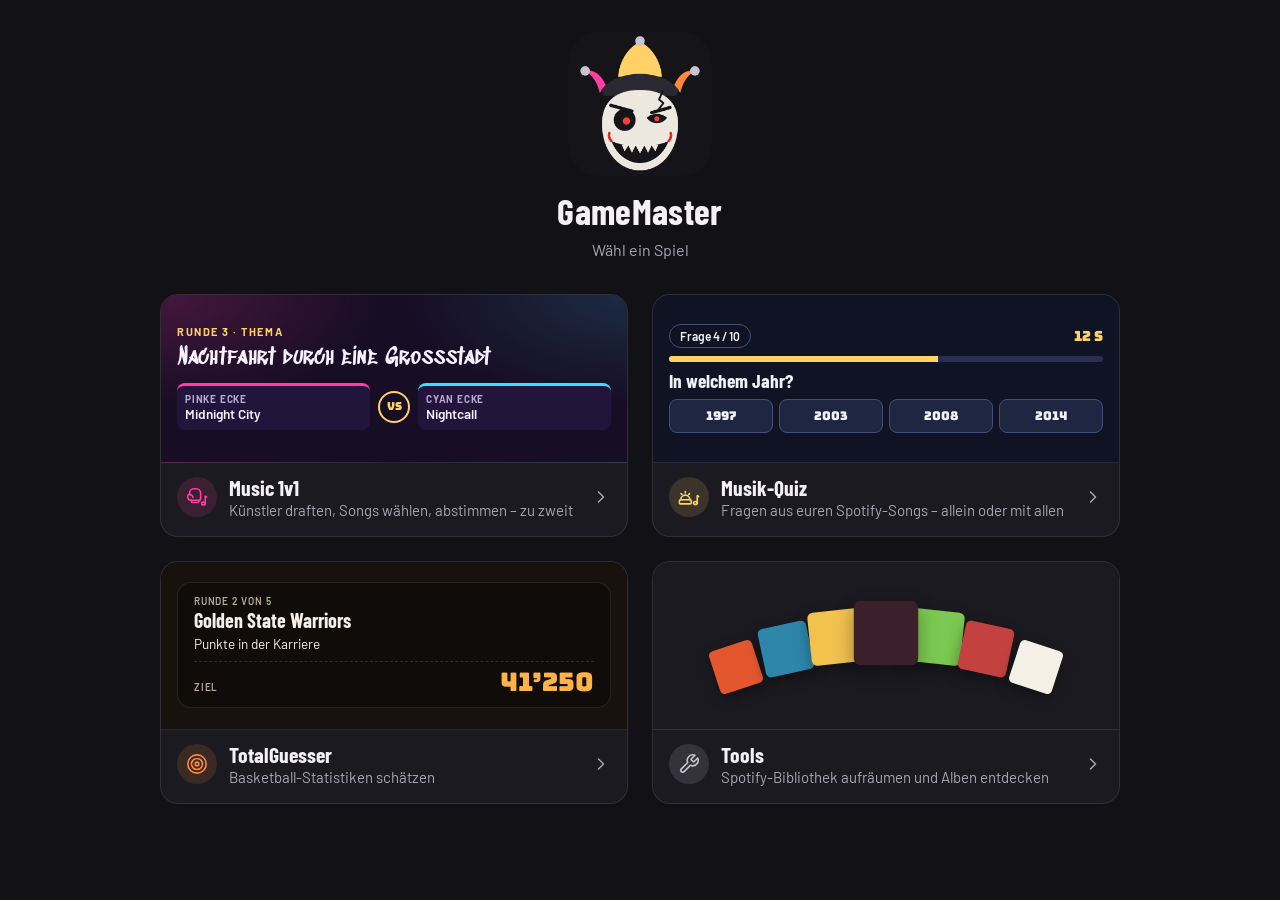
==== index.html @ 7831cd0f "style: Startseite mit grosser Maske und Vorschau-Kacheln im Stil der Spiele Co-Authored-By: Claude O" ====
<!doctype html>
<html lang="de-CH">
<head>
  <meta charset="utf-8">
  <meta name="viewport" content="width=device-width, initial-scale=1, viewport-fit=cover">
  <title>GameMaster</title>
  <meta name="description" content="Alle Spiele in einer App: Music 1v1, Musik-Quiz, TotalGuesser und Tools.">
  <meta name="theme-color" content="#121115">
  <meta name="apple-mobile-web-app-capable" content="yes">
  <meta name="mobile-web-app-capable" content="yes">
  <meta name="apple-mobile-web-app-status-bar-style" content="black-translucent">
  <meta name="apple-mobile-web-app-title" content="GameMaster">
  <link rel="manifest" href="/manifest.webmanifest">
  <link rel="icon" href="/icon.svg" type="image/svg+xml">
  <link rel="apple-touch-icon" href="/icon-180.png">
  <link rel="preconnect" href="https://fonts.googleapis.com">
  <link rel="preconnect" href="https://fonts.gstatic.com" crossorigin>
  <link rel="stylesheet" href="https://fonts.googleapis.com/css2?family=Barlow:wght@400;600&family=Barlow+Condensed:wght@700&family=Bungee&family=Sedgwick+Ave+Display&display=swap">
  <link rel="stylesheet" href="/styles.css?v=2">
</head>
<body>
<svg width="0" height="0" style="position:absolute" aria-hidden="true">
  <symbol id="i-glovenote" viewBox="0 0 24 24"><path d="M6 15.5V17a1 1 0 0 0 1 1h6a1 1 0 0 0 1-1v-1.5"/><path d="M5.5 15.5H14a2 2 0 0 0 2-2V8A5 5 0 0 0 11 3H8.5A4.5 4.5 0 0 0 4 7.5V9"/><path d="M4 9a2 2 0 0 0-2 2v1a3.5 3.5 0 0 0 3.5 3.5"/><path d="M4 9.5c2 0 3.5 1 3.5 3"/><ellipse cx="19" cy="19" rx="2" ry="1.6"/><path d="M21 19v-8l1.5 1"/></symbol>
  <symbol id="i-buzzernote" viewBox="0 0 24 24"><path d="M3 15a5 5 0 0 1 10 0"/><rect x="1.5" y="15" width="13" height="4.5" rx="1.3"/><path d="M8 7.5V6M4.3 9.2l-.9-.9M11.7 9.2l.9-.9"/><ellipse cx="19" cy="18.5" rx="2" ry="1.6"/><path d="M21 18.5v-8l1.5 1"/></symbol>
  <symbol id="i-target" viewBox="0 0 24 24"><circle cx="12" cy="12" r="10"/><circle cx="12" cy="12" r="6"/><circle cx="12" cy="12" r="2"/></symbol>
  <symbol id="i-tools" viewBox="0 0 24 24"><path d="M14.7 6.3a1 1 0 0 0 0 1.4l1.6 1.6a1 1 0 0 0 1.4 0l3.8-3.8a6 6 0 0 1-7.9 7.9l-6.9 6.9a2.1 2.1 0 0 1-3-3l6.9-6.9a6 6 0 0 1 7.9-7.9z"/></symbol>
  <symbol id="i-chev" viewBox="0 0 24 24"><path d="m9 6 6 6-6 6"/></symbol>
</svg>
<main>
  <header class="hero">
    <img class="mask" src="/icon-512.png" alt="" width="144" height="144">
    <h1>GameMaster</h1>
    <p>Wähl ein Spiel</p>
  </header>
  <nav aria-label="Spiele">
    <ul class="tiles">
      <li><a class="tile mb" href="/MusicBattle/?mode=1v1">
        <span class="preview" aria-hidden="true">
          <span class="mb-kick">Runde 3 · Thema</span>
          <span class="mb-theme">Nachtfahrt durch eine Grossstadt</span>
          <span class="mb-match">
            <span class="mb-corner a"><small>Pinke Ecke</small>Midnight City</span>
            <span class="mb-vs">VS</span>
            <span class="mb-corner b"><small>Cyan Ecke</small>Nightcall</span>
          </span>
        </span>
        <span class="meta">
          <span class="ico"><svg aria-hidden="true"><use href="#i-glovenote"/></svg></span>
          <span><span class="name">Music 1v1</span><span class="desc">Künstler draften, Songs wählen, abstimmen – zu zweit</span></span>
          <svg class="chev" aria-hidden="true"><use href="#i-chev"/></svg>
        </span></a></li>
      <li><a class="tile quiz" href="/MusicBattle/?mode=quiz">
        <span class="preview" aria-hidden="true">
          <span class="qz-head"><span class="qz-chip">Frage 4 / 10</span><span class="qz-time">12 s</span></span>
          <span class="qz-bar"><i></i></span>
          <span class="qz-ask">In welchem Jahr?</span>
          <span class="qz-ans"><span>1997</span><span>2003</span><span>2008</span><span>2014</span></span>
        </span>
        <span class="meta">
          <span class="ico"><svg aria-hidden="true"><use href="#i-buzzernote"/></svg></span>
          <span><span class="name">Musik-Quiz</span><span class="desc">Fragen aus euren Spotify-Songs – allein oder mit allen</span></span>
          <svg class="chev" aria-hidden="true"><use href="#i-chev"/></svg>
        </span></a></li>
      <li><a class="tile tg" href="/TotalGuesser/">
        <span class="preview" aria-hidden="true">
          <span class="tg-board">
            <span class="tg-lbl">Runde 2 von 5</span>
            <span class="tg-team">Golden State Warriors</span>
            <span class="tg-cat">Punkte in der Karriere</span>
            <span class="tg-target"><small>Ziel</small><b>41’250</b></span>
          </span>
        </span>
        <span class="meta">
          <span class="ico"><svg aria-hidden="true"><use href="#i-target"/></svg></span>
          <span><span class="name">TotalGuesser</span><span class="desc">Basketball-Statistiken schätzen</span></span>
          <svg class="chev" aria-hidden="true"><use href="#i-chev"/></svg>
        </span></a></li>
      <li><details class="tile tools" id="tools">
        <summary>
          <span class="preview" aria-hidden="true">
            <span class="tl-wheel"><i style="--c:#e4572e"></i><i style="--c:#2e86ab"></i><i style="--c:#f2c14e"></i><i style="--c:#3b1f2b"></i><i style="--c:#7bc950"></i><i style="--c:#c3423f"></i><i style="--c:#f5f0e6"></i></span>
          </span>
          <span class="meta">
            <span class="ico"><svg aria-hidden="true"><use href="#i-tools"/></svg></span>
            <span><span class="name">Tools</span><span class="desc">Spotify-Bibliothek aufräumen und Alben entdecken</span></span>
            <svg class="chev" aria-hidden="true"><use href="#i-chev"/></svg>
          </span>
        </summary>
        <ul class="sub">
          <li><a href="/MusicBattle/?tool=alben"><b>Alben-Fix</b><span>Singles durch die Album-Version ersetzen, Doppelte entfernen</span></a></li>
          <li><a href="/MusicBattle/?tool=rad"><b>Albumrad</b><span>Gespeicherte Alben als Rad, mit Zufallsvorschlag</span></a></li>
        </ul>
      </details></li>
    </ul>
  </nav>
</main>
<script>
// /#tools (Leiste in den Apps, Roadmap 8.3) öffnet die Tools direkt
const openTools=()=>{if(location.hash==="#tools")document.getElementById("tools").open=true};
openTools();addEventListener("hashchange",openTools);
</script>
</body>
</html>
---- styles.css ----
/* GameMaster – Startseite. Nur dunkel. Farben/Schriften aus design/gamemaster-muster.html (Repo MusicBattle, Entscheidung M). */
:root{
  color-scheme:dark;
  --bg:#121115; --surface:#1b1a20; --line:rgb(255 255 255 / .09);
  --fg:#f3f1f6; --muted:#a9a5b3;
  /* Spiel-Farben: Icon des Eintrags und Fokus; die Vorschauen nutzen die Farben der Spiele selbst */
  --mb:#ff3fa4; --quiz:#ffd166; --tg:#ff8a3d; --tools:#c9c4d3;
  --f-text:"Barlow",system-ui,-apple-system,"Segoe UI",sans-serif;
  --f-title:"Barlow Condensed","Barlow",system-ui,sans-serif;
  --f-num:"Bungee","Arial Black",Impact,sans-serif;  /* nur in den Vorschauen der Spiele */
  --f-mb:"Sedgwick Ave Display","Permanent Marker",cursive;
  --s1:4px;--s2:8px;--s3:12px;--s4:16px;--s5:24px;--s6:32px;--s7:48px;
  --r-s:8px;--r-m:14px;--r-l:18px;
}
*{box-sizing:border-box}
html{background:var(--bg)}
body{margin:0;min-height:100dvh;background:var(--bg);color:var(--fg);font:400 16px/1.5 var(--f-text);
  padding:max(var(--s6),env(safe-area-inset-top)) max(var(--s4),env(safe-area-inset-right)) max(var(--s6),env(safe-area-inset-bottom)) max(var(--s4),env(safe-area-inset-left))}
main{max-width:560px;margin:0 auto;display:grid;gap:var(--s6)}
h1{margin:0;font:700 2.25rem/1.05 var(--f-title);letter-spacing:.01em}
header p{margin:var(--s2) 0 0;color:var(--muted)}
ul{list-style:none;margin:0;padding:0}

/* Kopf: Maske gross, darunter Name */
.hero{display:grid;justify-items:center;text-align:center;gap:var(--s2)}
.hero .mask{width:144px;height:144px;border-radius:32px}
.hero h1{margin-top:var(--s2)}
.hero p{margin:0;color:var(--muted)}

/* Kacheln: oben ein Ausschnitt aus dem Spiel (in dessen Farben und Schriften), unten Name + Satz */
.tiles{display:grid;gap:var(--s5)}
.tile{display:grid;border:1px solid var(--line);border-radius:var(--r-l);background:var(--surface);color:inherit;text-decoration:none;overflow:hidden}
.tile:hover{border-color:rgb(255 255 255 / .2)}
.tile:focus-visible,.tile>summary:focus-visible,.sub a:focus-visible{outline:2px solid var(--act);outline-offset:2px}
.tile>summary{display:grid;cursor:pointer;list-style:none;border-radius:var(--r-l)}
.tile>summary::-webkit-details-marker{display:none}
.preview{display:flex;flex-direction:column;justify-content:center;gap:var(--s2);height:168px;padding:var(--s4);overflow:hidden;
  border-bottom:1px solid var(--line)}
.meta{display:grid;grid-template-columns:40px 1fr 20px;gap:var(--s3);align-items:center;padding:var(--s3) var(--s4) var(--s4)}
.ico{width:40px;height:40px;border-radius:50%;display:grid;place-items:center;color:var(--act);background:color-mix(in srgb,var(--act) 14%,transparent)}
.ico svg{width:22px;height:22px}
svg{fill:none;stroke:currentColor;stroke-width:1.75;stroke-linecap:round;stroke-linejoin:round}
.name{display:block;font:700 1.35rem/1.15 var(--f-title)}
.desc{display:block;color:var(--muted);font-size:.9375rem;line-height:1.35}
.chev{width:20px;height:20px;color:var(--muted)}
.mb{--act:var(--mb)} .quiz{--act:var(--quiz)} .tg{--act:var(--tg)} .tools{--act:var(--tools)}

/* Music 1v1 – «Titelkampf bei Nacht»: Violett, Pink/Cyan-Ecken, Gold für Thema, Sedgwick für das Thema */
.mb .preview{background:#170d24;background-image:radial-gradient(70% 10rem at 0% 0%,rgb(255 63 164 / .2),transparent 70%),radial-gradient(70% 10rem at 100% 0%,rgb(56 225 255 / .14),transparent 70%)}
.mb-kick{font:700 11px/1 var(--f-text);letter-spacing:.14em;text-transform:uppercase;color:#ffd166}
.mb-theme{font:400 1.45rem/1.1 var(--f-mb);color:#f6f0ff}
.mb-match{display:grid;grid-template-columns:1fr auto 1fr;gap:var(--s2);align-items:center;margin-top:var(--s1)}
.mb-corner{display:grid;gap:2px;padding:var(--s2);border-radius:var(--r-s);background:#22143a;font:600 .85rem/1.2 var(--f-text);color:#f6f0ff;min-width:0;white-space:nowrap;overflow:hidden;text-overflow:ellipsis}
.mb-corner small{font:700 10px/1 var(--f-text);letter-spacing:.08em;text-transform:uppercase;color:#b8a8d4}
.mb-corner.a{border-top:3px solid #ff3fa4}.mb-corner.b{border-top:3px solid #38e1ff}
.mb-vs{width:32px;height:32px;border-radius:50%;display:grid;place-items:center;border:2px solid #ffd166;font:400 11px/1 var(--f-num);color:#ffd166}

/* Musik-Quiz – «Quizshow-Studio»: Tintenblau, Gold, Barlow Condensed */
.quiz .preview{background:#0f1324}
.qz-head{display:flex;justify-content:space-between;align-items:center}
.qz-chip{font:600 12px/1 var(--f-text);color:#f1f3fa;border:1px solid #43507a;border-radius:999px;padding:5px 10px}
.qz-time{font:400 14px/1 var(--f-num);color:#ffd166}
.qz-bar{height:6px;border-radius:3px;background:#28304f;overflow:hidden}.qz-bar i{display:block;width:62%;height:100%;background:#ffd166}
.qz-ask{font:700 1.2rem/1.1 var(--f-title);color:#f1f3fa}
.qz-ans{display:grid;grid-template-columns:repeat(4,1fr);gap:6px}
.qz-ans span{display:grid;place-items:center;height:34px;border-radius:var(--r-s);background:#1f2642;border:1px solid #43507a;font:400 12px/1 var(--f-num);color:#f1f3fa}

/* TotalGuesser – «Hallenparkett»: warmes Dunkel, Tafel mit Bernstein-Ziffern */
.tg .preview{background:#17120e}
.tg-board{display:grid;gap:2px;padding:var(--s3) var(--s4);border:1px solid rgb(255 236 220 / .1);border-radius:var(--r-m);background:#0f0c09}
.tg-lbl{font:600 10px/1.2 var(--f-text);letter-spacing:.08em;text-transform:uppercase;color:#b9aa9c}
.tg-team{font:700 1.25rem/1.15 var(--f-title);color:#f7efe8}
.tg-cat{font-size:.85rem;color:#f7efe8}
.tg-target{display:flex;justify-content:space-between;align-items:baseline;margin-top:var(--s1);padding-top:var(--s2);border-top:1px dashed rgb(255 236 220 / .14)}
.tg-target small{font:600 10px/1 var(--f-text);letter-spacing:.08em;text-transform:uppercase;color:#b9aa9c}
.tg-target b{font:400 1.6rem/1 var(--f-num);color:#ffb347;font-variant-numeric:tabular-nums}

/* Tools – neutral, Albumrad-Andeutung: Cover als Farbflächen auf einem Bogen */
.tools .preview{background:#1b1a20;align-items:center}
.tl-wheel{position:relative;width:100%;height:100%}
.tl-wheel i{position:absolute;left:50%;top:50%;width:56px;height:56px;margin:-28px 0 0 -28px;border-radius:6px;background:var(--c);
  box-shadow:0 6px 16px rgb(0 0 0 / .35)}
.tl-wheel i:nth-child(1){transform:translate(-150px,22px) rotate(-18deg) scale(.8)}
.tl-wheel i:nth-child(2){transform:translate(-100px,4px) rotate(-12deg) scale(.88)}
.tl-wheel i:nth-child(3){transform:translate(-50px,-8px) rotate(-6deg) scale(.95)}
.tl-wheel i:nth-child(4){transform:translate(0,-12px) scale(1.15);z-index:1}
.tl-wheel i:nth-child(5){transform:translate(50px,-8px) rotate(6deg) scale(.95)}
.tl-wheel i:nth-child(6){transform:translate(100px,4px) rotate(12deg) scale(.88)}
.tl-wheel i:nth-child(7){transform:translate(150px,22px) rotate(18deg) scale(.8)}
details[open] .chev{transform:rotate(90deg)}
.sub{display:grid;gap:var(--s1);padding:0 var(--s3) var(--s3)}
.sub a{display:grid;gap:2px;min-height:56px;padding:var(--s2) var(--s3);border-radius:var(--r-s);color:inherit;text-decoration:none;background:var(--bg)}
.sub a:hover{background:#25242b}
.sub b{font-weight:600}
.sub span{color:var(--muted);font-size:.875rem;line-height:1.35}

@media (min-width:760px){
  main{max-width:960px}
  .tiles{grid-template-columns:repeat(2,minmax(0,1fr));align-items:start}
}

.lost{display:grid;gap:var(--s4);justify-items:start}
.btn{display:inline-grid;place-items:center;min-height:48px;padding:0 var(--s5);border-radius:var(--r-s);background:var(--fg);color:var(--bg);
  font:600 1rem/1 var(--f-text);text-decoration:none}
.btn:focus-visible{outline:2px solid var(--fg);outline-offset:2px}

@media (prefers-reduced-motion:no-preference){.chev{transition:transform .15s ease}}
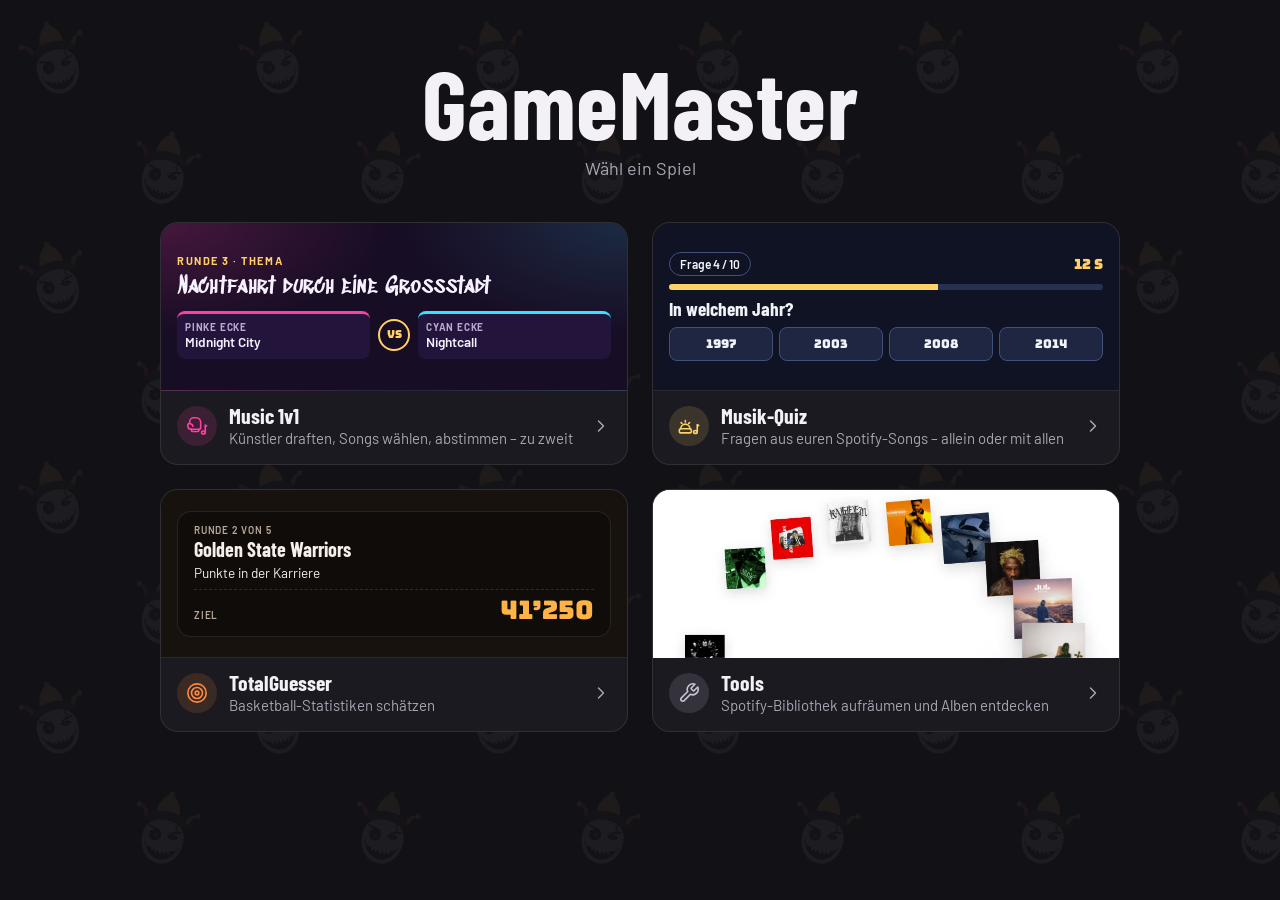
==== commit e545145f: "style: Masken-Muster im Hintergrund, grosser Schriftzug, Albumrad-Screenshot für die Tools Co-Author" ====
--- a/index.html
+++ b/index.html
@@ -16,7 +16,7 @@
   <link rel="preconnect" href="https://fonts.googleapis.com">
   <link rel="preconnect" href="https://fonts.gstatic.com" crossorigin>
   <link rel="stylesheet" href="https://fonts.googleapis.com/css2?family=Barlow:wght@400;600&family=Barlow+Condensed:wght@700&family=Bungee&family=Sedgwick+Ave+Display&display=swap">
-  <link rel="stylesheet" href="/styles.css?v=2">
+  <link rel="stylesheet" href="/styles.css?v=3">
 </head>
 <body>
 <svg width="0" height="0" style="position:absolute" aria-hidden="true">
@@ -28,7 +28,6 @@
 </svg>
 <main>
   <header class="hero">
-    <img class="mask" src="/icon-512.png" alt="" width="144" height="144">
     <h1>GameMaster</h1>
     <p>Wähl ein Spiel</p>
   </header>
@@ -78,7 +77,6 @@
       <li><details class="tile tools" id="tools">
         <summary>
           <span class="preview" aria-hidden="true">
-            <span class="tl-wheel"><i style="--c:#e4572e"></i><i style="--c:#2e86ab"></i><i style="--c:#f2c14e"></i><i style="--c:#3b1f2b"></i><i style="--c:#7bc950"></i><i style="--c:#c3423f"></i><i style="--c:#f5f0e6"></i></span>
           </span>
           <span class="meta">
             <span class="ico"><svg aria-hidden="true"><use href="#i-tools"/></svg></span>
--- a/styles.css
+++ b/styles.css
@@ -14,18 +14,17 @@
 }
 *{box-sizing:border-box}
 html{background:var(--bg)}
-body{margin:0;min-height:100dvh;background:var(--bg);color:var(--fg);font:400 16px/1.5 var(--f-text);
+body{margin:0;min-height:100dvh;background:var(--bg) url(/muster.svg) 0 0/220px 220px repeat;color:var(--fg);font:400 16px/1.5 var(--f-text);
   padding:max(var(--s6),env(safe-area-inset-top)) max(var(--s4),env(safe-area-inset-right)) max(var(--s6),env(safe-area-inset-bottom)) max(var(--s4),env(safe-area-inset-left))}
 main{max-width:560px;margin:0 auto;display:grid;gap:var(--s6)}
 h1{margin:0;font:700 2.25rem/1.05 var(--f-title);letter-spacing:.01em}
 header p{margin:var(--s2) 0 0;color:var(--muted)}
 ul{list-style:none;margin:0;padding:0}
 
-/* Kopf: Maske gross, darunter Name */
-.hero{display:grid;justify-items:center;text-align:center;gap:var(--s2)}
-.hero .mask{width:144px;height:144px;border-radius:32px}
-.hero h1{margin-top:var(--s2)}
-.hero p{margin:0;color:var(--muted)}
+/* Kopf: grosser Schriftzug auf dem Masken-Muster des Hintergrunds */
+.hero{display:grid;justify-items:center;text-align:center;gap:var(--s2);padding:var(--s5) 0 var(--s2)}
+.hero h1{font:700 clamp(3.25rem,15vw,6rem)/.95 var(--f-title);letter-spacing:.005em}
+.hero p{margin:0;color:var(--muted);font-size:1.125rem}
 
 /* Kacheln: oben ein Ausschnitt aus dem Spiel (in dessen Farben und Schriften), unten Name + Satz */
 .tiles{display:grid;gap:var(--s5)}
@@ -75,18 +74,8 @@
 .tg-target small{font:600 10px/1 var(--f-text);letter-spacing:.08em;text-transform:uppercase;color:#b9aa9c}
 .tg-target b{font:400 1.6rem/1 var(--f-num);color:#ffb347;font-variant-numeric:tabular-nums}
 
-/* Tools – neutral, Albumrad-Andeutung: Cover als Farbflächen auf einem Bogen */
-.tools .preview{background:#1b1a20;align-items:center}
-.tl-wheel{position:relative;width:100%;height:100%}
-.tl-wheel i{position:absolute;left:50%;top:50%;width:56px;height:56px;margin:-28px 0 0 -28px;border-radius:6px;background:var(--c);
-  box-shadow:0 6px 16px rgb(0 0 0 / .35)}
-.tl-wheel i:nth-child(1){transform:translate(-150px,22px) rotate(-18deg) scale(.8)}
-.tl-wheel i:nth-child(2){transform:translate(-100px,4px) rotate(-12deg) scale(.88)}
-.tl-wheel i:nth-child(3){transform:translate(-50px,-8px) rotate(-6deg) scale(.95)}
-.tl-wheel i:nth-child(4){transform:translate(0,-12px) scale(1.15);z-index:1}
-.tl-wheel i:nth-child(5){transform:translate(50px,-8px) rotate(6deg) scale(.95)}
-.tl-wheel i:nth-child(6){transform:translate(100px,4px) rotate(12deg) scale(.88)}
-.tl-wheel i:nth-child(7){transform:translate(150px,22px) rotate(18deg) scale(.8)}
+/* Tools – Ausschnitt aus dem Albumrad (Screenshot, helle Optik wie das Werkzeug) */
+.tools .preview{background:#fff url(/tools-vorschau.jpg) center top/cover no-repeat}
 details[open] .chev{transform:rotate(90deg)}
 .sub{display:grid;gap:var(--s1);padding:0 var(--s3) var(--s3)}
 .sub a{display:grid;gap:2px;min-height:56px;padding:var(--s2) var(--s3);border-radius:var(--r-s);color:inherit;text-decoration:none;background:var(--bg)}
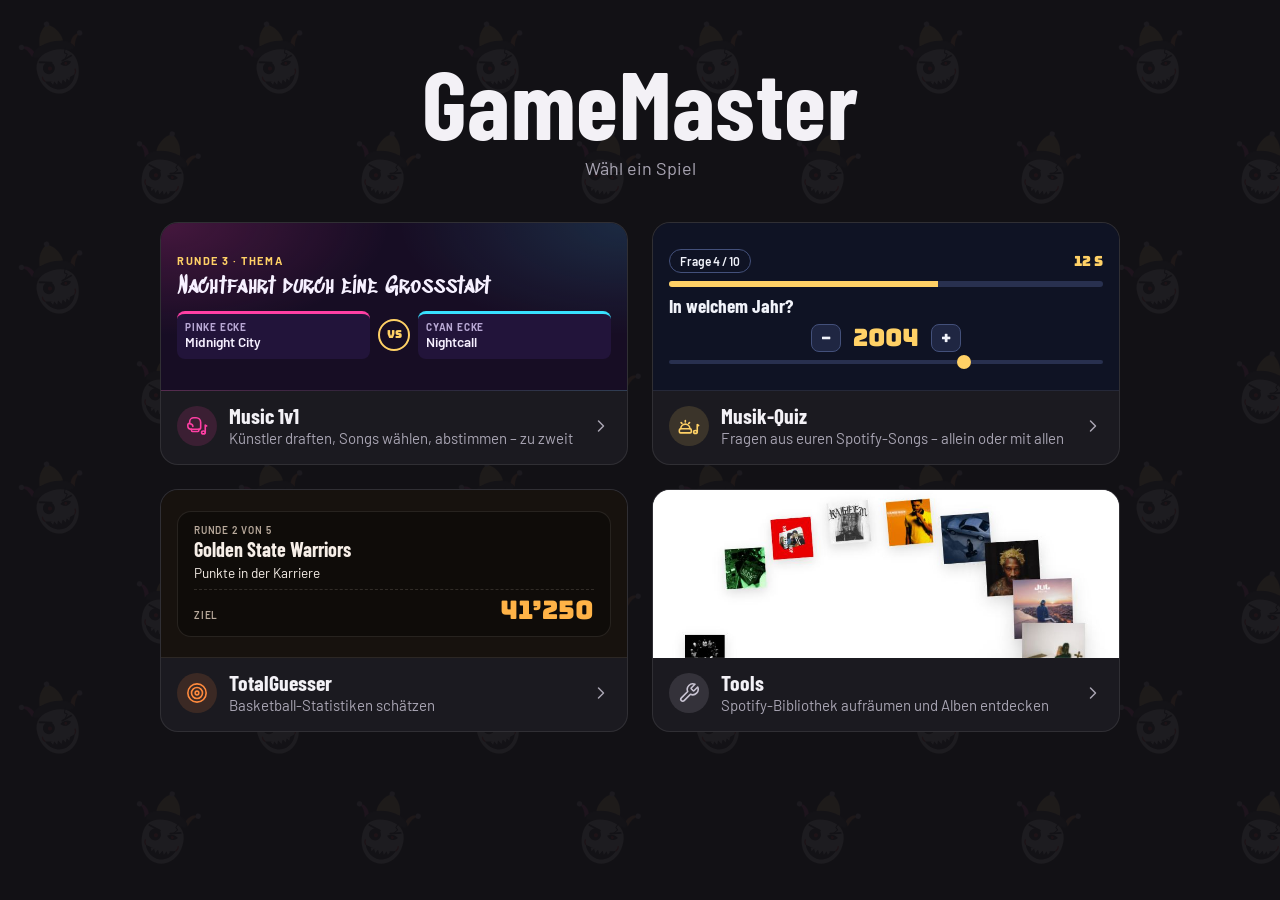
==== commit 10f8c9b7: "style: Quiz-Vorschau zeigt das Jahr wie im echten Quiz (Regler statt vier Knöpfe) Co-Authored-By: Cl" ====
--- a/index.html
+++ b/index.html
@@ -16,7 +16,7 @@
   <link rel="preconnect" href="https://fonts.googleapis.com">
   <link rel="preconnect" href="https://fonts.gstatic.com" crossorigin>
   <link rel="stylesheet" href="https://fonts.googleapis.com/css2?family=Barlow:wght@400;600&family=Barlow+Condensed:wght@700&family=Bungee&family=Sedgwick+Ave+Display&display=swap">
-  <link rel="stylesheet" href="/styles.css?v=3">
+  <link rel="stylesheet" href="/styles.css?v=4">
 </head>
 <body>
 <svg width="0" height="0" style="position:absolute" aria-hidden="true">
@@ -53,7 +53,8 @@
           <span class="qz-head"><span class="qz-chip">Frage 4 / 10</span><span class="qz-time">12 s</span></span>
           <span class="qz-bar"><i></i></span>
           <span class="qz-ask">In welchem Jahr?</span>
-          <span class="qz-ans"><span>1997</span><span>2003</span><span>2008</span><span>2014</span></span>
+          <span class="qz-year"><span class="qz-step">−</span><b>2004</b><span class="qz-step">+</span></span>
+          <span class="qz-range"><i></i></span>
         </span>
         <span class="meta">
           <span class="ico"><svg aria-hidden="true"><use href="#i-buzzernote"/></svg></span>
--- a/styles.css
+++ b/styles.css
@@ -61,8 +61,11 @@
 .qz-time{font:400 14px/1 var(--f-num);color:#ffd166}
 .qz-bar{height:6px;border-radius:3px;background:#28304f;overflow:hidden}.qz-bar i{display:block;width:62%;height:100%;background:#ffd166}
 .qz-ask{font:700 1.2rem/1.1 var(--f-title);color:#f1f3fa}
-.qz-ans{display:grid;grid-template-columns:repeat(4,1fr);gap:6px}
-.qz-ans span{display:grid;place-items:center;height:34px;border-radius:var(--r-s);background:#1f2642;border:1px solid #43507a;font:400 12px/1 var(--f-num);color:#f1f3fa}
+/* Jahr wie im echten Quiz: − Jahr + und Schieberegler (nicht vier Knöpfe) */
+.qz-year{display:flex;align-items:center;justify-content:center;gap:12px}
+.qz-year b{font:400 1.5rem/1 var(--f-num);color:#ffd166}
+.qz-step{display:grid;place-items:center;width:30px;height:28px;border-radius:var(--r-s);background:#1f2642;border:1px solid #43507a;font:400 14px/1 var(--f-num);color:#f1f3fa}
+.qz-range{position:relative;height:4px;border-radius:2px;background:#28304f}.qz-range i{position:absolute;left:68%;top:50%;width:14px;height:14px;margin:-7px 0 0 -7px;border-radius:50%;background:#ffd166}
 
 /* TotalGuesser – «Hallenparkett»: warmes Dunkel, Tafel mit Bernstein-Ziffern */
 .tg .preview{background:#17120e}
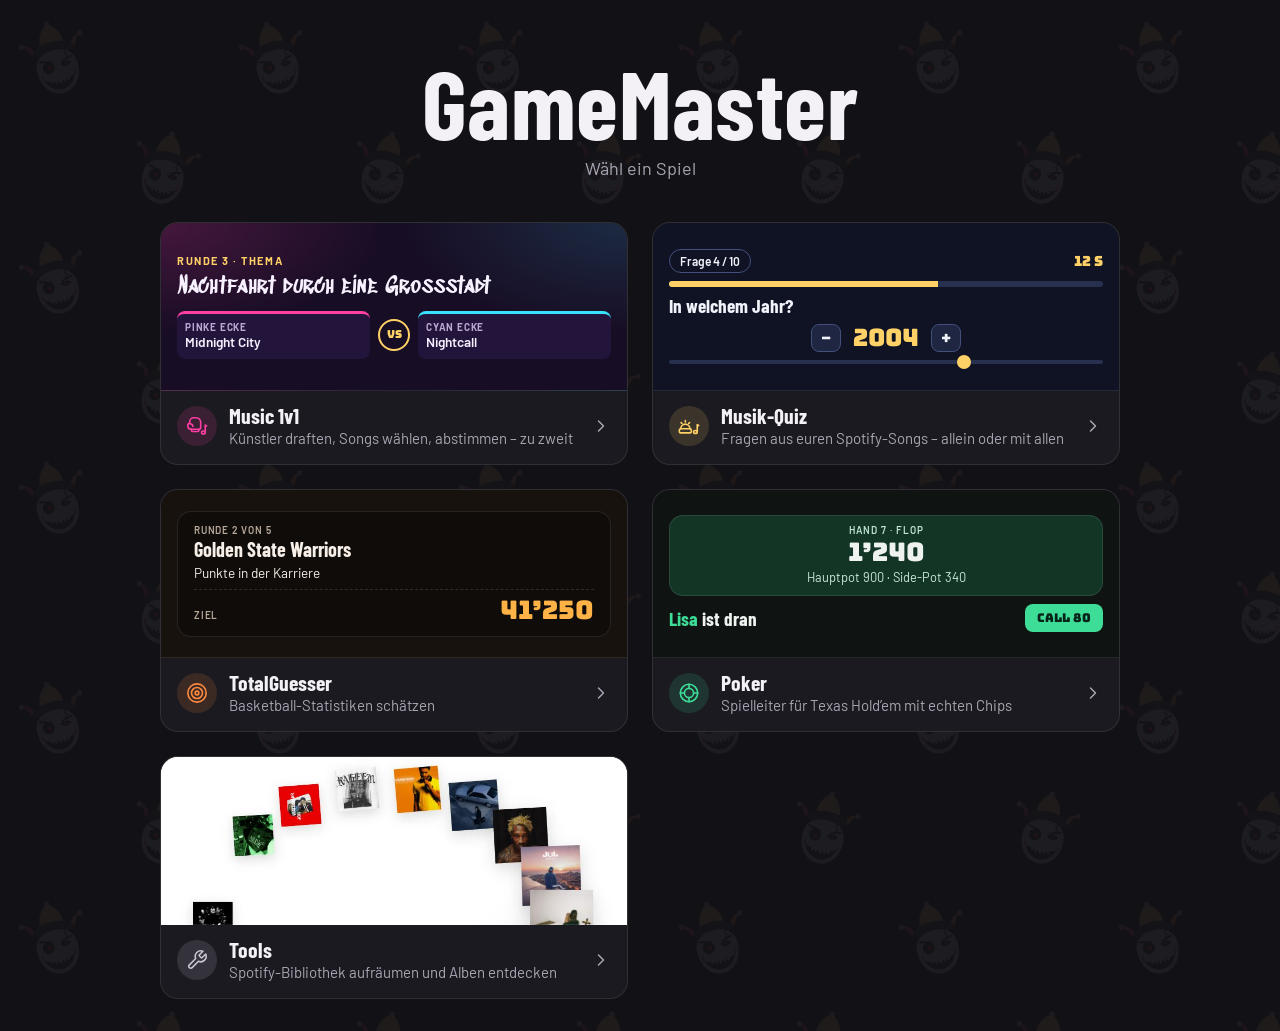
==== commit 2a862991: "Poker als Kachel auf der Startseite, Checkliste «Neues Spiel einbauen» Co-Authored-By: Claude Opus 5" ====
--- a/index.html
+++ b/index.html
@@ -4,7 +4,7 @@
   <meta charset="utf-8">
   <meta name="viewport" content="width=device-width, initial-scale=1, viewport-fit=cover">
   <title>GameMaster</title>
-  <meta name="description" content="Alle Spiele in einer App: Music 1v1, Musik-Quiz, TotalGuesser und Tools.">
+  <meta name="description" content="Alle Spiele in einer App: Music 1v1, Musik-Quiz, TotalGuesser, Poker und Tools.">
   <meta name="theme-color" content="#121115">
   <meta name="apple-mobile-web-app-capable" content="yes">
   <meta name="mobile-web-app-capable" content="yes">
@@ -16,13 +16,14 @@
   <link rel="preconnect" href="https://fonts.googleapis.com">
   <link rel="preconnect" href="https://fonts.gstatic.com" crossorigin>
   <link rel="stylesheet" href="https://fonts.googleapis.com/css2?family=Barlow:wght@400;600&family=Barlow+Condensed:wght@700&family=Bungee&family=Sedgwick+Ave+Display&display=swap">
-  <link rel="stylesheet" href="/styles.css?v=4">
+  <link rel="stylesheet" href="/styles.css?v=5">
 </head>
 <body>
 <svg width="0" height="0" style="position:absolute" aria-hidden="true">
   <symbol id="i-glovenote" viewBox="0 0 24 24"><path d="M6 15.5V17a1 1 0 0 0 1 1h6a1 1 0 0 0 1-1v-1.5"/><path d="M5.5 15.5H14a2 2 0 0 0 2-2V8A5 5 0 0 0 11 3H8.5A4.5 4.5 0 0 0 4 7.5V9"/><path d="M4 9a2 2 0 0 0-2 2v1a3.5 3.5 0 0 0 3.5 3.5"/><path d="M4 9.5c2 0 3.5 1 3.5 3"/><ellipse cx="19" cy="19" rx="2" ry="1.6"/><path d="M21 19v-8l1.5 1"/></symbol>
   <symbol id="i-buzzernote" viewBox="0 0 24 24"><path d="M3 15a5 5 0 0 1 10 0"/><rect x="1.5" y="15" width="13" height="4.5" rx="1.3"/><path d="M8 7.5V6M4.3 9.2l-.9-.9M11.7 9.2l.9-.9"/><ellipse cx="19" cy="18.5" rx="2" ry="1.6"/><path d="M21 18.5v-8l1.5 1"/></symbol>
   <symbol id="i-target" viewBox="0 0 24 24"><circle cx="12" cy="12" r="10"/><circle cx="12" cy="12" r="6"/><circle cx="12" cy="12" r="2"/></symbol>
+  <symbol id="i-poker" viewBox="0 0 24 24"><circle cx="12" cy="12" r="9.5"/><circle cx="12" cy="12" r="5"/><path d="M12 2.5v4M12 17.5v4M2.5 12h4M17.5 12h4"/></symbol>
   <symbol id="i-tools" viewBox="0 0 24 24"><path d="M14.7 6.3a1 1 0 0 0 0 1.4l1.6 1.6a1 1 0 0 0 1.4 0l3.8-3.8a6 6 0 0 1-7.9 7.9l-6.9 6.9a2.1 2.1 0 0 1-3-3l6.9-6.9a6 6 0 0 1 7.9-7.9z"/></symbol>
   <symbol id="i-chev" viewBox="0 0 24 24"><path d="m9 6 6 6-6 6"/></symbol>
 </svg>
@@ -75,6 +76,16 @@
           <span><span class="name">TotalGuesser</span><span class="desc">Basketball-Statistiken schätzen</span></span>
           <svg class="chev" aria-hidden="true"><use href="#i-chev"/></svg>
         </span></a></li>
+      <li><a class="tile pk" href="/pokerfriends/">
+        <span class="preview" aria-hidden="true">
+          <span class="pk-felt"><span class="pk-lbl">Hand 7 · Flop</span><b>1’240</b><span class="pk-side">Hauptpot 900 · Side-Pot 340</span></span>
+          <span class="pk-turn"><span><em>Lisa</em> ist dran</span><span class="pk-btn">Call 80</span></span>
+        </span>
+        <span class="meta">
+          <span class="ico"><svg aria-hidden="true"><use href="#i-poker"/></svg></span>
+          <span><span class="name">Poker</span><span class="desc">Spielleiter für Texas Hold’em mit echten Chips</span></span>
+          <svg class="chev" aria-hidden="true"><use href="#i-chev"/></svg>
+        </span></a></li>
       <li><details class="tile tools" id="tools">
         <summary>
           <span class="preview" aria-hidden="true">
--- a/styles.css
+++ b/styles.css
@@ -4,7 +4,7 @@
   --bg:#121115; --surface:#1b1a20; --line:rgb(255 255 255 / .09);
   --fg:#f3f1f6; --muted:#a9a5b3;
   /* Spiel-Farben: Icon des Eintrags und Fokus; die Vorschauen nutzen die Farben der Spiele selbst */
-  --mb:#ff3fa4; --quiz:#ffd166; --tg:#ff8a3d; --tools:#c9c4d3;
+  --mb:#ff3fa4; --quiz:#ffd166; --tg:#ff8a3d; --pk:#3ddc97; --tools:#c9c4d3;
   --f-text:"Barlow",system-ui,-apple-system,"Segoe UI",sans-serif;
   --f-title:"Barlow Condensed","Barlow",system-ui,sans-serif;
   --f-num:"Bungee","Arial Black",Impact,sans-serif;  /* nur in den Vorschauen der Spiele */
@@ -42,7 +42,7 @@
 .name{display:block;font:700 1.35rem/1.15 var(--f-title)}
 .desc{display:block;color:var(--muted);font-size:.9375rem;line-height:1.35}
 .chev{width:20px;height:20px;color:var(--muted)}
-.mb{--act:var(--mb)} .quiz{--act:var(--quiz)} .tg{--act:var(--tg)} .tools{--act:var(--tools)}
+.mb{--act:var(--mb)} .quiz{--act:var(--quiz)} .tg{--act:var(--tg)} .pk{--act:var(--pk)} .tools{--act:var(--tools)}
 
 /* Music 1v1 – «Titelkampf bei Nacht»: Violett, Pink/Cyan-Ecken, Gold für Thema, Sedgwick für das Thema */
 .mb .preview{background:#170d24;background-image:radial-gradient(70% 10rem at 0% 0%,rgb(255 63 164 / .2),transparent 70%),radial-gradient(70% 10rem at 100% 0%,rgb(56 225 255 / .14),transparent 70%)}
@@ -77,6 +77,16 @@
 .tg-target small{font:600 10px/1 var(--f-text);letter-spacing:.08em;text-transform:uppercase;color:#b9aa9c}
 .tg-target b{font:400 1.6rem/1 var(--f-num);color:#ffb347;font-variant-numeric:tabular-nums}
 
+/* Poker – «Kartentisch bei Nacht»: dunkles Grün, Pot auf Filz, Mint für «ist dran» */
+.pk .preview{background:#0f1412}
+.pk-felt{display:grid;justify-items:center;gap:2px;padding:var(--s2) var(--s3);border-radius:var(--r-m);background:#123526;border:1px solid rgb(255 255 255 / .1)}
+.pk-lbl{font:600 10px/1.2 var(--f-text);letter-spacing:.1em;text-transform:uppercase;color:#bfe3d2}
+.pk-felt b{font:400 1.6rem/1.1 var(--f-num);color:#eef3f0;font-variant-numeric:tabular-nums}
+.pk-side{font-size:.8rem;color:#cfe8dc}
+.pk-turn{display:flex;justify-content:space-between;align-items:center;gap:var(--s2);font:700 1.2rem/1 var(--f-title);color:#eef3f0}
+.pk-turn em{font-style:normal;color:#3ddc97}
+.pk-btn{padding:8px 12px;border-radius:var(--r-s);background:#3ddc97;color:#062417;font:400 12px/1 var(--f-num)}
+
 /* Tools – Ausschnitt aus dem Albumrad (Screenshot, helle Optik wie das Werkzeug) */
 .tools .preview{background:#fff url(/tools-vorschau.jpg) center top/cover no-repeat}
 details[open] .chev{transform:rotate(90deg)}
